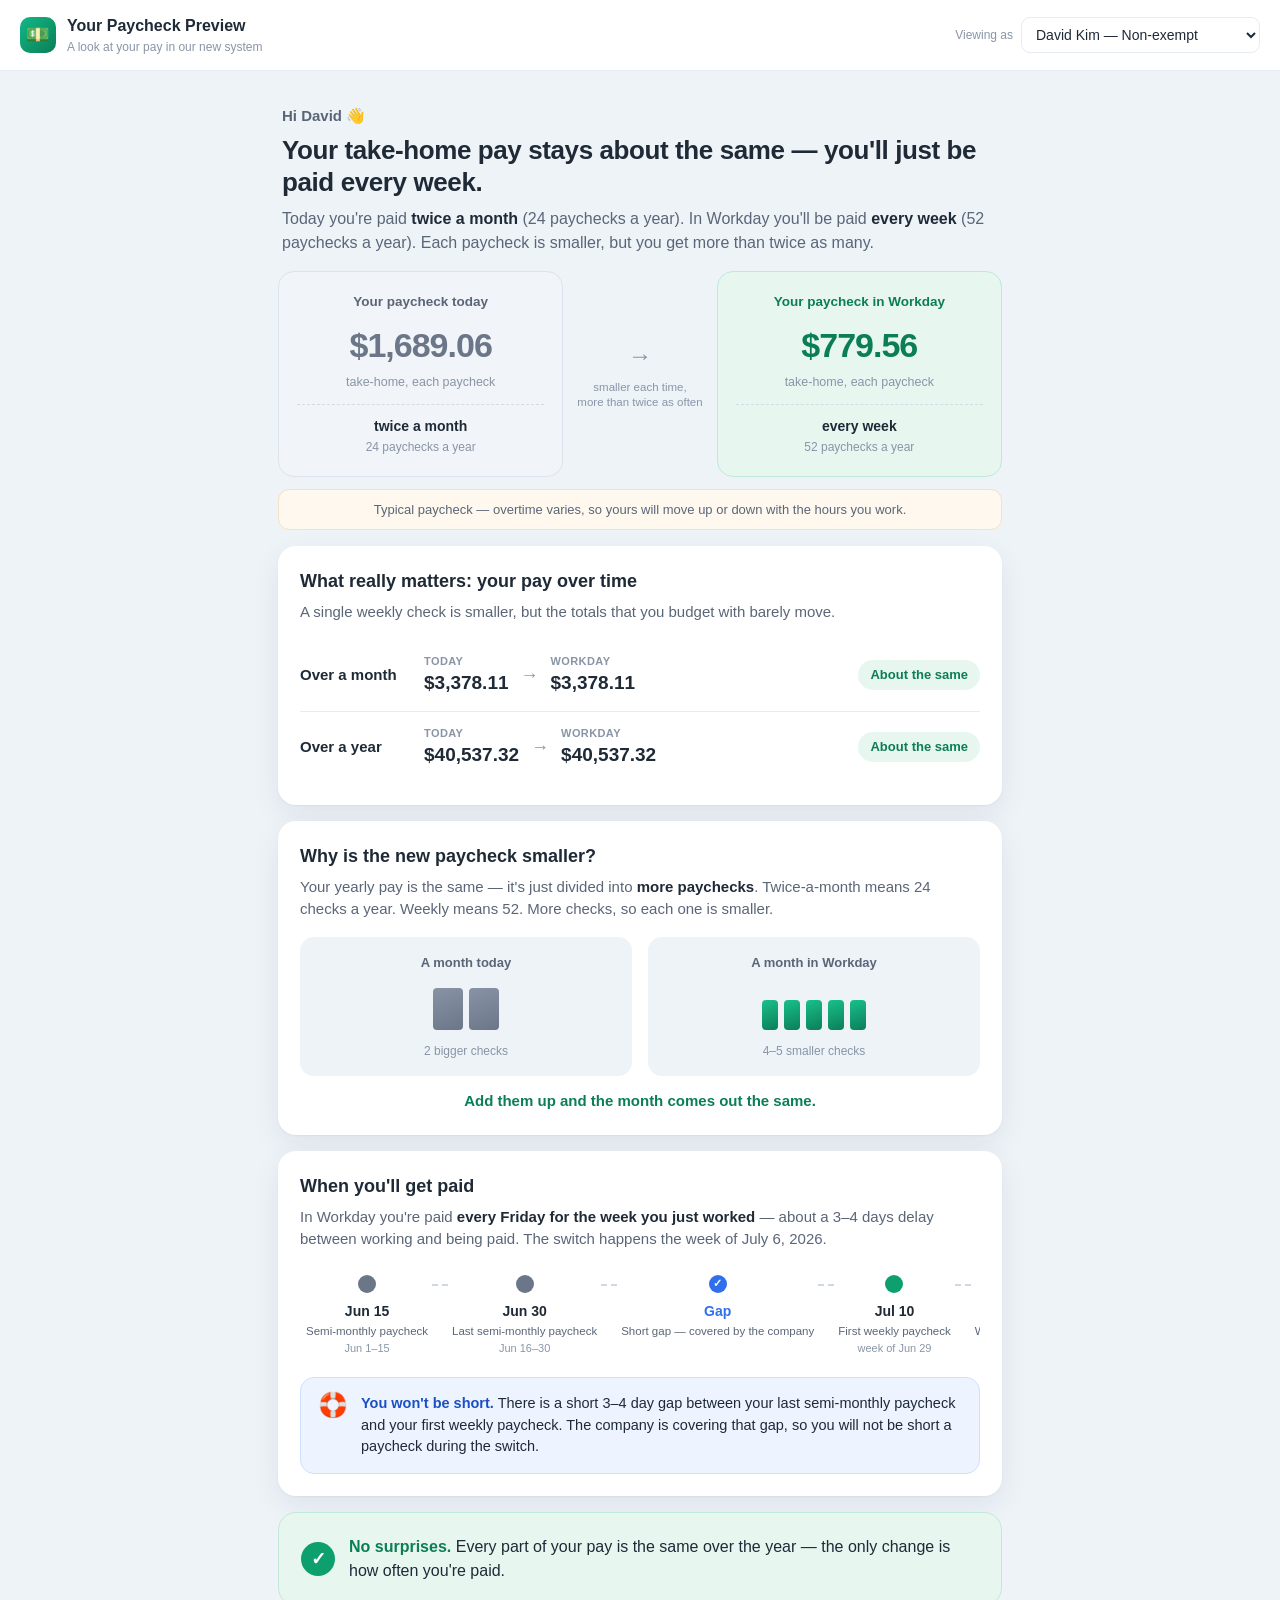
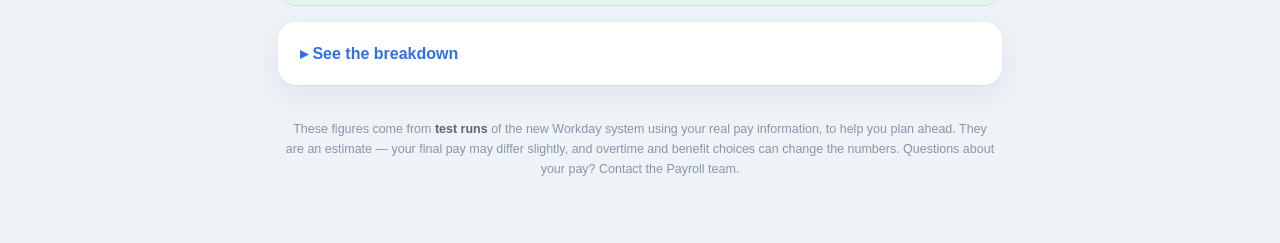
==== employee-paycheck/index.html @ 043e4bdf "initial version" ====
<!DOCTYPE html>
<html lang="en">
<head>
  <meta charset="UTF-8" />
  <meta name="viewport" content="width=device-width, initial-scale=1.0" />
  <title>Your Paycheck Preview — Workday</title>
  <link rel="stylesheet" href="styles.css" />
</head>
<body>
  <header class="topbar">
    <div class="title">
      <div class="logo">💵</div>
      <div>
        <h1>Your Paycheck Preview</h1>
        <div class="crumb">A look at your pay in our new system</div>
      </div>
    </div>
    <div class="who">
      <label for="whoSelect">Viewing as</label>
      <select id="whoSelect" aria-label="Choose employee"></select>
    </div>
  </header>

  <main class="wrap">
    <div id="app"></div>
  </main>

  <script src="data.js"></script>
  <script src="app.js"></script>
</body>
</html>
---- employee-paycheck/styles.css ----
/* ============================================================================
   styles.css — Employee Paycheck Preview
   Calm, friendly, plain. Designed to read well on a phone.
   ========================================================================== */
:root {
  --bg: #eef3f8;
  --card: #ffffff;
  --ink: #1f2a37;
  --ink-soft: #5a6678;
  --muted: #8995a7;
  --line: #e7ecf3;

  --today: #6b7689;        /* legacy / today — neutral slate */
  --today-bg: #f1f4f8;
  --future: #0e9f6e;       /* future / Workday — friendly green */
  --future-bg: #e7f7f0;
  --future-deep: #0b7e58;

  --blue: #2f6fed;
  --up: #0e9f6e;
  --down: #d9822b;         /* warm amber, not alarming red */
  --ok: #0e9f6e;

  --radius: 18px;
  --shadow: 0 1px 2px rgba(20,30,60,.04), 0 10px 30px rgba(20,30,60,.07);
  --sans: -apple-system, BlinkMacSystemFont, "Segoe UI", Roboto, Helvetica, Arial, sans-serif;
}

* { box-sizing: border-box; }
html, body { margin: 0; padding: 0; }
body {
  font-family: var(--sans);
  background: var(--bg);
  color: var(--ink);
  font-size: 16px;
  line-height: 1.5;
  -webkit-font-smoothing: antialiased;
}

/* ---- Top bar ------------------------------------------------------------ */
.topbar {
  background: #fff;
  border-bottom: 1px solid var(--line);
  padding: 14px 20px;
  display: flex; align-items: center; justify-content: space-between;
  gap: 12px; flex-wrap: wrap;
  position: sticky; top: 0; z-index: 20;
}
.topbar .title { display: flex; align-items: center; gap: 11px; }
.topbar .logo {
  width: 36px; height: 36px; border-radius: 10px; flex: none;
  background: linear-gradient(135deg, #12b886, #0b7e58);
  display: grid; place-items: center; color: #fff; font-size: 19px;
}
.topbar h1 { font-size: 16px; margin: 0; font-weight: 700; }
.topbar .crumb { font-size: 12px; color: var(--muted); }
.who { display: flex; align-items: center; gap: 8px; }
.who label { font-size: 12px; color: var(--muted); }
.who select {
  font-size: 14px; padding: 8px 10px; border-radius: 9px;
  border: 1px solid var(--line); background: #fff; color: var(--ink); font-family: inherit;
}

/* ---- Layout ------------------------------------------------------------- */
.wrap { max-width: 760px; margin: 0 auto; padding: 22px 18px 64px; }
.card {
  background: var(--card); border-radius: var(--radius); box-shadow: var(--shadow);
  padding: 22px 22px; margin: 16px 0;
}
.card-title { font-size: 18px; margin: 0 0 6px; font-weight: 700; }
.card-lead { color: var(--ink-soft); margin: 0 0 16px; font-size: 15px; }

/* ---- Intro -------------------------------------------------------------- */
.intro { padding: 12px 4px 2px; }
.intro .hi { font-size: 15px; color: var(--ink-soft); font-weight: 600; }
.intro .headline { font-size: 26px; line-height: 1.25; margin: 6px 0 8px; font-weight: 800; letter-spacing: -.4px; }
.intro .sub { color: var(--ink-soft); font-size: 16px; margin: 0; }
.intro .sub b, .card-lead b { color: var(--ink); }

/* ---- Hero: two paychecks ----------------------------------------------- */
.hero { margin: 14px 0; }
.hero-grid { display: grid; grid-template-columns: 1fr auto 1fr; gap: 12px; align-items: stretch; }
.stub {
  border-radius: 16px; padding: 20px 18px; text-align: center; position: relative;
  border: 1.5px solid var(--line); background: #fff;
}
.stub.today { background: var(--today-bg); border-color: #dde3ec; }
.stub.future { background: var(--future-bg); border-color: #bfe8d7; }
.stub-top { font-size: 13.5px; font-weight: 700; color: var(--ink-soft); text-transform: none; }
.stub.future .stub-top { color: var(--future-deep); }
.stub-amt { font-size: 34px; font-weight: 850; letter-spacing: -1px; margin: 8px 0 2px; }
.stub.today .stub-amt { color: var(--today); }
.stub.future .stub-amt { color: var(--future-deep); }
.stub-label { font-size: 12.5px; color: var(--muted); }
.stub-sched { margin-top: 12px; padding-top: 11px; border-top: 1px dashed #d4dbe6; display: flex; flex-direction: column; gap: 1px; }
.stub-sched .cadence { font-weight: 700; font-size: 14px; }
.stub-sched .peryear { font-size: 12px; color: var(--muted); }
.hero-mid { display: flex; flex-direction: column; align-items: center; justify-content: center; gap: 6px; padding: 0 2px; }
.hero-arrow { font-size: 24px; color: var(--muted); font-weight: 700; }
.hero-mid-note { font-size: 11.5px; color: var(--muted); text-align: center; line-height: 1.3; }
.stub-note { margin-top: 12px; font-size: 13px; color: var(--ink-soft); background: #fff8ee; border: 1px solid #f3e2c5;
  padding: 10px 13px; border-radius: 11px; text-align: center; }

/* ---- Reassurance -------------------------------------------------------- */
.reassure-row { display: flex; align-items: center; gap: 14px; padding: 13px 0; border-bottom: 1px solid var(--line); flex-wrap: wrap; }
.reassure-row:last-child { border-bottom: none; }
.reassure-label { font-weight: 700; font-size: 15px; width: 110px; flex: none; }
.reassure-vals { display: flex; align-items: center; gap: 12px; flex: 1; }
.rv { display: flex; flex-direction: column; font-size: 19px; font-weight: 800; }
.rv-cap { font-size: 11px; color: var(--muted); font-weight: 600; text-transform: uppercase; letter-spacing: .4px; }
.rv-arrow { color: var(--muted); font-size: 18px; }
.same-tag { font-size: 13px; font-weight: 700; padding: 5px 12px; border-radius: 999px; white-space: nowrap; }
.same-tag.ok { background: var(--future-bg); color: var(--future-deep); }
.same-tag.up { background: var(--future-bg); color: var(--future-deep); }
.same-tag.down { background: #fdf0e2; color: #b4661c; }

/* ---- Frequency explainer ----------------------------------------------- */
.chk-compare { display: grid; grid-template-columns: 1fr 1fr; gap: 16px; margin: 6px 0 4px; }
.chk-col { background: var(--bg); border-radius: 14px; padding: 16px; text-align: center; }
.chk-cap { font-size: 13px; font-weight: 700; color: var(--ink-soft); margin-bottom: 12px; }
.chk-row { display: flex; gap: 6px; justify-content: center; align-items: flex-end; min-height: 46px; flex-wrap: wrap; }
.chk { display: inline-block; border-radius: 4px; }
.chk.big { width: 30px; height: 42px; background: linear-gradient(160deg,#8893a5,#6b7689); }
.chk.sm { width: 16px; height: 30px; background: linear-gradient(160deg,#19c08a,#0b7e58); }
.chk-sub { font-size: 12px; color: var(--muted); margin-top: 12px; }
.freq-foot { text-align: center; font-weight: 700; color: var(--future-deep); margin-top: 14px; font-size: 15px; }

/* ---- Transition timeline ----------------------------------------------- */
.timeline { display: flex; align-items: stretch; overflow-x: auto; padding: 8px 2px 4px; gap: 0; }
.tl-line { flex: 1 0 16px; min-width: 16px; border-top: 2px dashed #cfd8e4; margin-top: 9px; }
.tl-cell { flex: 0 0 auto; text-align: center; min-width: 96px; padding: 0 4px; }
.tl-dot { width: 18px; height: 18px; border-radius: 50%; margin: 0 auto 8px; background: #cfd8e4; display: grid; place-items: center; font-size: 11px; color: #fff; font-weight: 800; }
.tl-cell.semi .tl-dot { background: var(--today); }
.tl-cell.weekly .tl-dot { background: var(--future); }
.tl-cell.gap .tl-dot { background: var(--blue); }
.tl-date { font-weight: 800; font-size: 14px; }
.tl-cell.gap .tl-date { color: var(--blue); }
.tl-label { font-size: 11.5px; color: var(--ink-soft); line-height: 1.3; margin-top: 2px; }
.tl-covers { font-size: 11px; color: var(--muted); margin-top: 2px; }
.covered { display: flex; gap: 13px; align-items: flex-start; margin-top: 16px; background: #eef4ff;
  border: 1px solid #cfe0ff; border-radius: 14px; padding: 15px 17px; font-size: 14.5px; }
.covered b { color: #1a4fc4; }
.covered-icon { font-size: 24px; line-height: 1; flex: none; }

/* ---- Changes / all-same ------------------------------------------------- */
.changes-list { margin: 0; padding-left: 20px; }
.changes-list li { margin: 8px 0; font-size: 15px; }
.allsame { display: flex; align-items: center; gap: 14px; background: var(--future-bg); border: 1px solid #bfe8d7; box-shadow: none; }
.allsame-check { width: 34px; height: 34px; border-radius: 50%; background: var(--future); color: #fff; display: grid; place-items: center; font-size: 18px; font-weight: 800; flex: none; }
.allsame b { color: var(--future-deep); }

/* ---- Breakdown ---------------------------------------------------------- */
.breakdown { padding: 6px 22px; }
.bd-toggle { width: 100%; text-align: left; background: none; border: none; padding: 16px 0; font-size: 16px; font-weight: 700; color: var(--blue); cursor: pointer; }
.bd-body { padding-bottom: 14px; }
.bd-basis { font-size: 13.5px; color: var(--ink-soft); background: var(--bg); padding: 11px 14px; border-radius: 11px; margin: 0 0 16px; }
.bd-group { margin-bottom: 20px; }
.bd-group-title { font-size: 13px; font-weight: 800; text-transform: uppercase; letter-spacing: .5px; color: var(--ink-soft); margin-bottom: 8px; }
.bd-table { width: 100%; border-collapse: collapse; font-size: 14px; }
.bd-table th { text-align: left; font-size: 11px; text-transform: uppercase; letter-spacing: .4px; color: var(--muted); font-weight: 700; padding: 0 10px 8px 0; border-bottom: 1px solid var(--line); }
.bd-table th.n, .bd-table td.n { text-align: right; white-space: nowrap; font-variant-numeric: tabular-nums; }
.bd-table td { padding: 11px 10px 11px 0; border-bottom: 1px solid var(--line); vertical-align: top; }
.bd-name { font-weight: 650; }
.bd-vary { font-size: 10px; font-weight: 700; color: #b4661c; background: #fdf0e2; padding: 1px 6px; border-radius: 5px; vertical-align: middle; }
.bd-plain { font-size: 12.5px; color: var(--muted); margin-top: 2px; }
.bd-note { font-size: 13px; max-width: 230px; }
.bd-note.same { color: var(--muted); }
.bd-note.changed { color: #b4661c; font-weight: 600; }
.bd-group.employer { background: #f6fbf8; border-radius: 12px; padding: 14px 16px; }
.emp-row { display: flex; justify-content: space-between; font-size: 14.5px; }
.emp-plain { font-size: 12.5px; color: var(--muted); margin-top: 2px; }
.bd-total { margin-top: 8px; border-top: 2px solid var(--ink); padding-top: 14px; }
.bd-total-row { display: flex; justify-content: space-between; font-weight: 800; font-size: 16px; }
.bd-total-vals .arr { color: var(--muted); margin: 0 4px; }
.bd-total-tag { margin-top: 8px; display: inline-block; font-size: 13.5px; font-weight: 700; padding: 6px 14px; border-radius: 999px; }
.bd-total-tag.ok, .bd-total-tag.up { background: var(--future-bg); color: var(--future-deep); }
.bd-total-tag.down { background: #fdf0e2; color: #b4661c; }

/* ---- Disclaimer --------------------------------------------------------- */
.disclaimer { font-size: 12.5px; color: var(--muted); line-height: 1.6; padding: 18px 6px 0; text-align: center; }
.disclaimer b { color: var(--ink-soft); }

/* ---- Responsive --------------------------------------------------------- */
@media (max-width: 560px) {
  .intro .headline { font-size: 22px; }
  .hero-grid { grid-template-columns: 1fr; }
  .hero-mid { flex-direction: row; padding: 4px 0; }
  .hero-mid .hero-arrow { transform: rotate(90deg); }
  .stub-amt { font-size: 30px; }
  .reassure-label { width: 100%; }
  .chk-compare { grid-template-columns: 1fr; }
  .bd-note { max-width: none; }
}
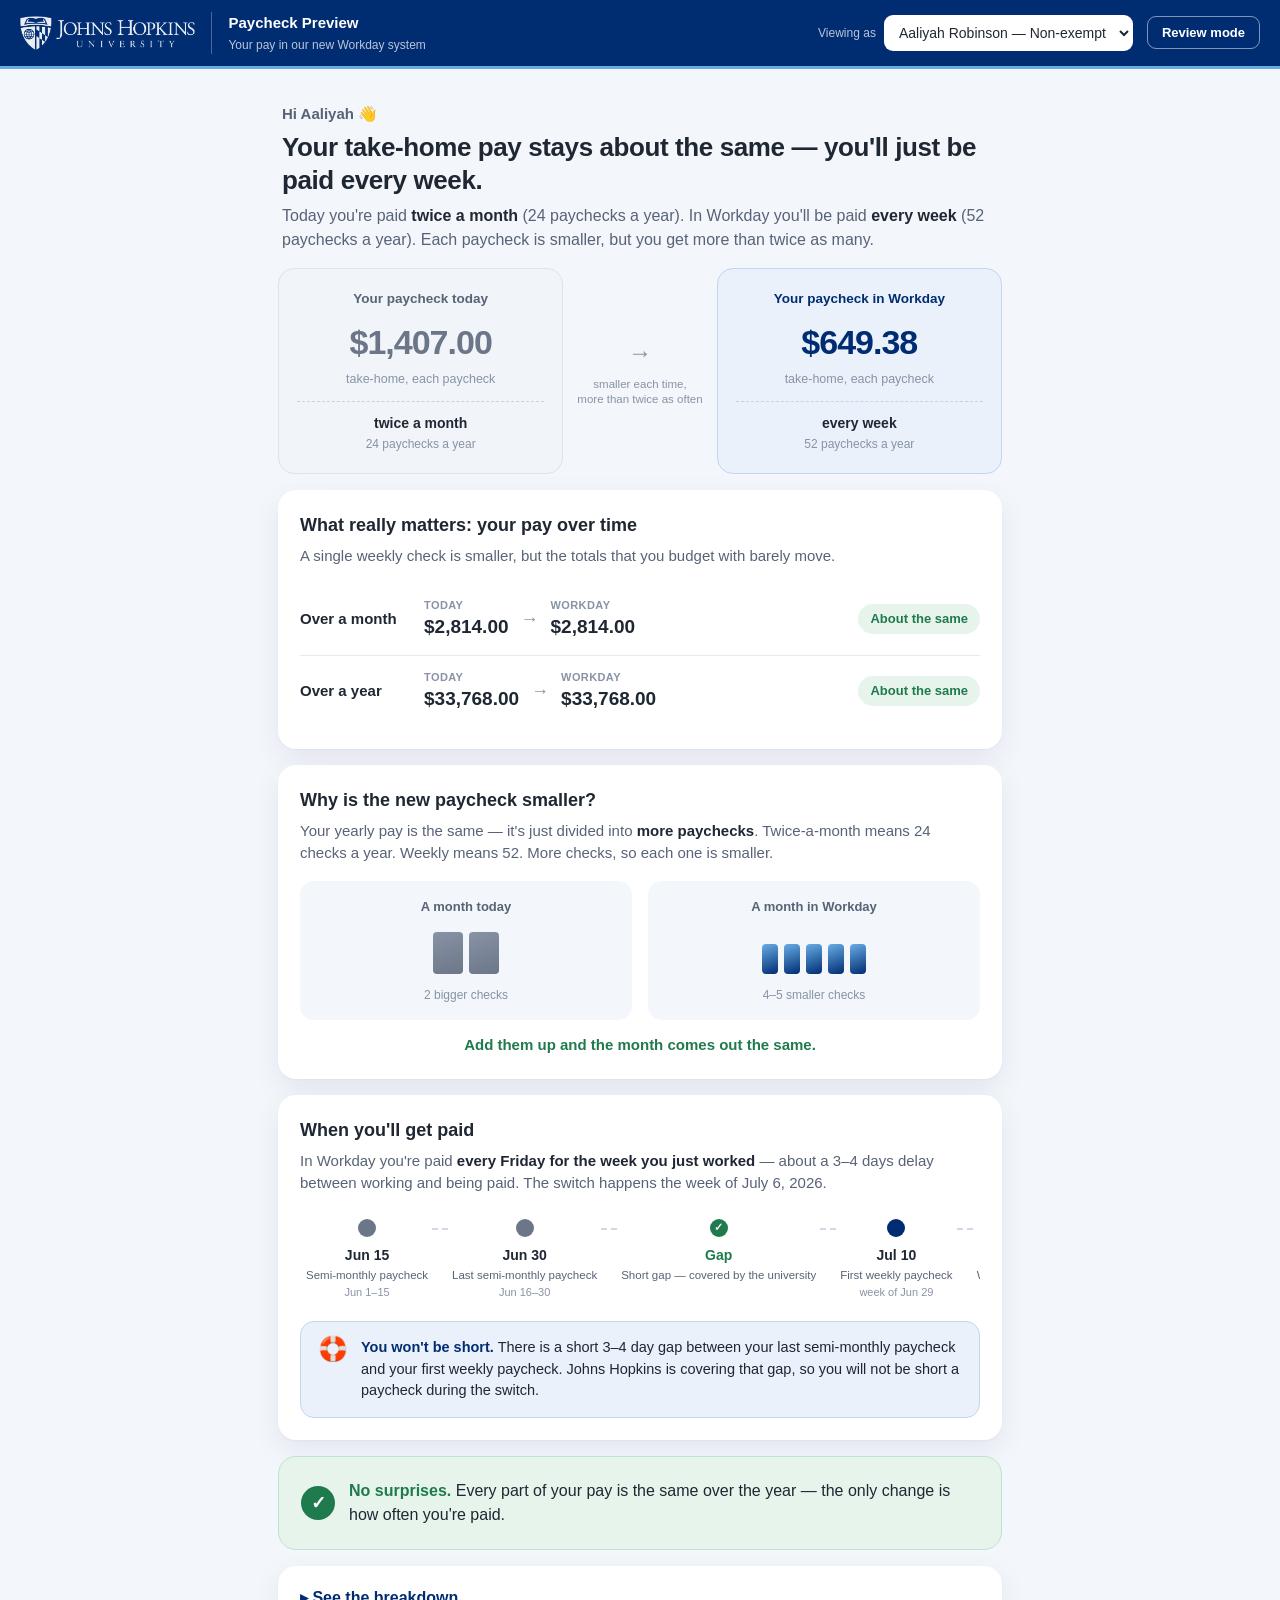
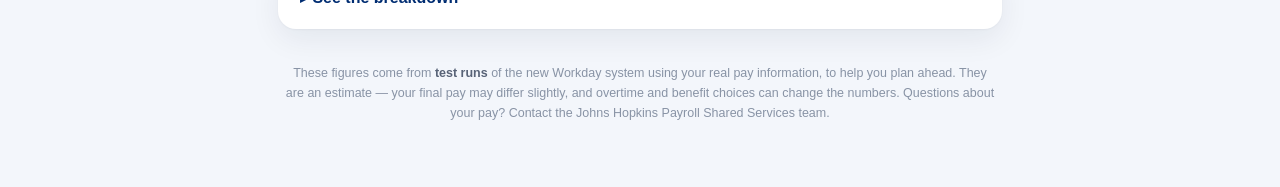
==== commit c8ed2773: "JHU branding and first batch of feature changes" ====
--- a/employee-paycheck/index.html
+++ b/employee-paycheck/index.html
@@ -3,23 +3,35 @@
 <head>
   <meta charset="UTF-8" />
   <meta name="viewport" content="width=device-width, initial-scale=1.0" />
-  <title>Your Paycheck Preview — Workday</title>
+  <title>Paycheck Preview — Johns Hopkins University</title>
   <link rel="stylesheet" href="styles.css" />
 </head>
 <body>
   <header class="topbar">
-    <div class="title">
-      <div class="logo">💵</div>
-      <div>
-        <h1>Your Paycheck Preview</h1>
-        <div class="crumb">A look at your pay in our new system</div>
+    <div class="brand">
+      <img class="jhu-logo" src="jhu-logo-white.png" alt="Johns Hopkins University" />
+      <div class="brand-div" aria-hidden="true"></div>
+      <div class="brand-app">
+        <h1>Paycheck Preview</h1>
+        <div class="crumb">Your pay in our new Workday system</div>
       </div>
     </div>
-    <div class="who">
-      <label for="whoSelect">Viewing as</label>
-      <select id="whoSelect" aria-label="Choose employee"></select>
+    <div class="topbar-right">
+      <div class="who">
+        <label for="whoSelect">Viewing as</label>
+        <select id="whoSelect" aria-label="Choose employee"></select>
+      </div>
+      <button id="reviewToggle" class="review-btn" type="button" aria-pressed="false">
+        Review mode
+      </button>
     </div>
   </header>
+
+  <div id="reviewBanner" class="review-banner" hidden>
+    <span class="rb-dot" aria-hidden="true"></span>
+    <span class="rb-text"><b>Review mode</b> — administrative view. Employees never see this. Notes are saved on this device.</span>
+    <button id="reviewExport" class="rb-export" type="button">Export review notes (CSV)</button>
+  </div>
 
   <main class="wrap">
     <div id="app"></div>
--- a/employee-paycheck/styles.css
+++ b/employee-paycheck/styles.css
@@ -1,25 +1,37 @@
 /* ============================================================================
-   styles.css — Employee Paycheck Preview
-   Calm, friendly, plain. Designed to read well on a phone.
+   styles.css — Employee Paycheck Preview (Johns Hopkins University)
+   Calm, friendly, plain — designed to read well on a phone.
+   Branded with the JHU palette: Heritage Blue + Spirit Blue.
    ========================================================================== */
 :root {
-  --bg: #eef3f8;
+  /* ---- JHU brand --------------------------------------------------------- */
+  --heritage: #002d72;       /* JHU Heritage Blue — primary */
+  --heritage-deep: #001a45;
+  --spirit: #68ace5;         /* JHU Spirit Blue — secondary accent */
+  --spirit-bg: #eaf1fb;      /* light spirit-blue tint */
+
+  --bg: #f3f6fb;
   --card: #ffffff;
-  --ink: #1f2a37;
-  --ink-soft: #5a6678;
-  --muted: #8995a7;
-  --line: #e7ecf3;
-
-  --today: #6b7689;        /* legacy / today — neutral slate */
+  --ink: #1f2733;
+  --ink-soft: #586377;
+  --muted: #8893a5;
+  --line: #e4e9f2;
+
+  --today: #6b7689;          /* legacy / today — neutral slate */
   --today-bg: #f1f4f8;
-  --future: #0e9f6e;       /* future / Workday — friendly green */
-  --future-bg: #e7f7f0;
-  --future-deep: #0b7e58;
-
-  --blue: #2f6fed;
-  --up: #0e9f6e;
-  --down: #d9822b;         /* warm amber, not alarming red */
-  --ok: #0e9f6e;
+  --future: #002d72;         /* future / Workday — JHU Heritage Blue */
+  --future-bg: #eaf1fb;
+  --future-deep: #002d72;
+
+  --blue: #002d72;           /* links / accents */
+  --good: #1f7a4d;           /* reassuring green */
+  --good-bg: #e7f4ec;
+  --warn: #c4631a;           /* warm amber — "a little less", not alarming red */
+  --warn-bg: #fbeede;
+
+  --up: var(--good);
+  --down: var(--warn);
+  --ok: var(--good);
 
   --radius: 18px;
   --shadow: 0 1px 2px rgba(20,30,60,.04), 0 10px 30px rgba(20,30,60,.07);
@@ -37,29 +49,54 @@
   -webkit-font-smoothing: antialiased;
 }
 
-/* ---- Top bar ------------------------------------------------------------ */
+/* ---- Top bar (JHU Heritage Blue) --------------------------------------- */
 .topbar {
-  background: #fff;
-  border-bottom: 1px solid var(--line);
-  padding: 14px 20px;
+  background: var(--heritage);
+  color: #fff;
+  border-bottom: 3px solid var(--spirit);
+  padding: 12px 20px;
   display: flex; align-items: center; justify-content: space-between;
   gap: 12px; flex-wrap: wrap;
   position: sticky; top: 0; z-index: 20;
 }
-.topbar .title { display: flex; align-items: center; gap: 11px; }
-.topbar .logo {
-  width: 36px; height: 36px; border-radius: 10px; flex: none;
-  background: linear-gradient(135deg, #12b886, #0b7e58);
-  display: grid; place-items: center; color: #fff; font-size: 19px;
-}
-.topbar h1 { font-size: 16px; margin: 0; font-weight: 700; }
-.topbar .crumb { font-size: 12px; color: var(--muted); }
+.brand { display: flex; align-items: center; gap: 16px; }
+.jhu-logo { height: 34px; width: auto; display: block; }
+.brand-div { width: 1px; align-self: stretch; min-height: 34px; background: rgba(255,255,255,.28); }
+.brand-app h1 { font-size: 15px; margin: 0; font-weight: 700; color: #fff; }
+.brand-app .crumb { font-size: 12px; color: rgba(255,255,255,.72); margin-top: 1px; }
+
+.topbar-right { display: flex; align-items: center; gap: 14px; flex-wrap: wrap; }
 .who { display: flex; align-items: center; gap: 8px; }
-.who label { font-size: 12px; color: var(--muted); }
+.who label { font-size: 12px; color: rgba(255,255,255,.72); }
 .who select {
   font-size: 14px; padding: 8px 10px; border-radius: 9px;
-  border: 1px solid var(--line); background: #fff; color: var(--ink); font-family: inherit;
-}
+  border: 1px solid rgba(255,255,255,.3); background: #fff; color: var(--ink); font-family: inherit;
+}
+.review-btn {
+  font-family: inherit; font-size: 13px; font-weight: 700; cursor: pointer;
+  padding: 8px 14px; border-radius: 9px;
+  background: transparent; color: #fff; border: 1.5px solid rgba(255,255,255,.5);
+  transition: background .12s, border-color .12s;
+}
+.review-btn:hover { background: rgba(255,255,255,.12); }
+.review-btn.on { background: var(--spirit); color: var(--heritage-deep); border-color: var(--spirit); }
+
+/* ---- Review banner ------------------------------------------------------ */
+.review-banner {
+  display: flex; align-items: center; gap: 10px; flex-wrap: wrap;
+  background: #fdf3e0; border-bottom: 1px solid #f0d9ad; color: #6b4e1e;
+  padding: 9px 20px; font-size: 13px;
+}
+.review-banner[hidden] { display: none; }
+.rb-dot { width: 9px; height: 9px; border-radius: 50%; background: var(--warn); flex: none; }
+.rb-text { flex: 1; min-width: 220px; }
+.rb-text b { color: #5a3f12; }
+.rb-export {
+  font-family: inherit; font-size: 12.5px; font-weight: 700; cursor: pointer;
+  padding: 6px 12px; border-radius: 8px;
+  background: var(--heritage); color: #fff; border: none;
+}
+.rb-export:hover { background: var(--heritage-deep); }
 
 /* ---- Layout ------------------------------------------------------------- */
 .wrap { max-width: 760px; margin: 0 auto; padding: 22px 18px 64px; }
@@ -85,14 +122,14 @@
   border: 1.5px solid var(--line); background: #fff;
 }
 .stub.today { background: var(--today-bg); border-color: #dde3ec; }
-.stub.future { background: var(--future-bg); border-color: #bfe8d7; }
+.stub.future { background: var(--future-bg); border-color: #c2d6ef; }
 .stub-top { font-size: 13.5px; font-weight: 700; color: var(--ink-soft); text-transform: none; }
 .stub.future .stub-top { color: var(--future-deep); }
 .stub-amt { font-size: 34px; font-weight: 850; letter-spacing: -1px; margin: 8px 0 2px; }
 .stub.today .stub-amt { color: var(--today); }
 .stub.future .stub-amt { color: var(--future-deep); }
 .stub-label { font-size: 12.5px; color: var(--muted); }
-.stub-sched { margin-top: 12px; padding-top: 11px; border-top: 1px dashed #d4dbe6; display: flex; flex-direction: column; gap: 1px; }
+.stub-sched { margin-top: 12px; padding-top: 11px; border-top: 1px dashed #c7d3e3; display: flex; flex-direction: column; gap: 1px; }
 .stub-sched .cadence { font-weight: 700; font-size: 14px; }
 .stub-sched .peryear { font-size: 12px; color: var(--muted); }
 .hero-mid { display: flex; flex-direction: column; align-items: center; justify-content: center; gap: 6px; padding: 0 2px; }
@@ -110,9 +147,9 @@
 .rv-cap { font-size: 11px; color: var(--muted); font-weight: 600; text-transform: uppercase; letter-spacing: .4px; }
 .rv-arrow { color: var(--muted); font-size: 18px; }
 .same-tag { font-size: 13px; font-weight: 700; padding: 5px 12px; border-radius: 999px; white-space: nowrap; }
-.same-tag.ok { background: var(--future-bg); color: var(--future-deep); }
-.same-tag.up { background: var(--future-bg); color: var(--future-deep); }
-.same-tag.down { background: #fdf0e2; color: #b4661c; }
+.same-tag.ok { background: var(--good-bg); color: var(--good); }
+.same-tag.up { background: var(--good-bg); color: var(--good); }
+.same-tag.down { background: var(--warn-bg); color: var(--warn); }
 
 /* ---- Frequency explainer ----------------------------------------------- */
 .chk-compare { display: grid; grid-template-columns: 1fr 1fr; gap: 16px; margin: 6px 0 4px; }
@@ -121,9 +158,9 @@
 .chk-row { display: flex; gap: 6px; justify-content: center; align-items: flex-end; min-height: 46px; flex-wrap: wrap; }
 .chk { display: inline-block; border-radius: 4px; }
 .chk.big { width: 30px; height: 42px; background: linear-gradient(160deg,#8893a5,#6b7689); }
-.chk.sm { width: 16px; height: 30px; background: linear-gradient(160deg,#19c08a,#0b7e58); }
+.chk.sm { width: 16px; height: 30px; background: linear-gradient(160deg,var(--spirit),var(--heritage)); }
 .chk-sub { font-size: 12px; color: var(--muted); margin-top: 12px; }
-.freq-foot { text-align: center; font-weight: 700; color: var(--future-deep); margin-top: 14px; font-size: 15px; }
+.freq-foot { text-align: center; font-weight: 700; color: var(--good); margin-top: 14px; font-size: 15px; }
 
 /* ---- Transition timeline ----------------------------------------------- */
 .timeline { display: flex; align-items: stretch; overflow-x: auto; padding: 8px 2px 4px; gap: 0; }
@@ -132,22 +169,22 @@
 .tl-dot { width: 18px; height: 18px; border-radius: 50%; margin: 0 auto 8px; background: #cfd8e4; display: grid; place-items: center; font-size: 11px; color: #fff; font-weight: 800; }
 .tl-cell.semi .tl-dot { background: var(--today); }
 .tl-cell.weekly .tl-dot { background: var(--future); }
-.tl-cell.gap .tl-dot { background: var(--blue); }
+.tl-cell.gap .tl-dot { background: var(--good); }
 .tl-date { font-weight: 800; font-size: 14px; }
-.tl-cell.gap .tl-date { color: var(--blue); }
+.tl-cell.gap .tl-date { color: var(--good); }
 .tl-label { font-size: 11.5px; color: var(--ink-soft); line-height: 1.3; margin-top: 2px; }
 .tl-covers { font-size: 11px; color: var(--muted); margin-top: 2px; }
-.covered { display: flex; gap: 13px; align-items: flex-start; margin-top: 16px; background: #eef4ff;
-  border: 1px solid #cfe0ff; border-radius: 14px; padding: 15px 17px; font-size: 14.5px; }
-.covered b { color: #1a4fc4; }
+.covered { display: flex; gap: 13px; align-items: flex-start; margin-top: 16px; background: var(--spirit-bg);
+  border: 1px solid #c2d6ef; border-radius: 14px; padding: 15px 17px; font-size: 14.5px; }
+.covered b { color: var(--heritage); }
 .covered-icon { font-size: 24px; line-height: 1; flex: none; }
 
 /* ---- Changes / all-same ------------------------------------------------- */
 .changes-list { margin: 0; padding-left: 20px; }
 .changes-list li { margin: 8px 0; font-size: 15px; }
-.allsame { display: flex; align-items: center; gap: 14px; background: var(--future-bg); border: 1px solid #bfe8d7; box-shadow: none; }
-.allsame-check { width: 34px; height: 34px; border-radius: 50%; background: var(--future); color: #fff; display: grid; place-items: center; font-size: 18px; font-weight: 800; flex: none; }
-.allsame b { color: var(--future-deep); }
+.allsame { display: flex; align-items: center; gap: 14px; background: var(--good-bg); border: 1px solid #bfe2cd; box-shadow: none; }
+.allsame-check { width: 34px; height: 34px; border-radius: 50%; background: var(--good); color: #fff; display: grid; place-items: center; font-size: 18px; font-weight: 800; flex: none; }
+.allsame b { color: var(--good); }
 
 /* ---- Breakdown ---------------------------------------------------------- */
 .breakdown { padding: 6px 22px; }
@@ -159,22 +196,121 @@
 .bd-table { width: 100%; border-collapse: collapse; font-size: 14px; }
 .bd-table th { text-align: left; font-size: 11px; text-transform: uppercase; letter-spacing: .4px; color: var(--muted); font-weight: 700; padding: 0 10px 8px 0; border-bottom: 1px solid var(--line); }
 .bd-table th.n, .bd-table td.n { text-align: right; white-space: nowrap; font-variant-numeric: tabular-nums; }
+.bd-table th.c, .bd-table td.c { text-align: center; }
 .bd-table td { padding: 11px 10px 11px 0; border-bottom: 1px solid var(--line); vertical-align: top; }
 .bd-name { font-weight: 650; }
-.bd-vary { font-size: 10px; font-weight: 700; color: #b4661c; background: #fdf0e2; padding: 1px 6px; border-radius: 5px; vertical-align: middle; }
+.bd-vary { font-size: 10px; font-weight: 700; color: var(--warn); background: var(--warn-bg); padding: 1px 6px; border-radius: 5px; vertical-align: middle; }
 .bd-plain { font-size: 12.5px; color: var(--muted); margin-top: 2px; }
 .bd-note { font-size: 13px; max-width: 230px; }
 .bd-note.same { color: var(--muted); }
-.bd-note.changed { color: #b4661c; font-weight: 600; }
-.bd-group.employer { background: #f6fbf8; border-radius: 12px; padding: 14px 16px; }
+.bd-note.changed { color: var(--warn); font-weight: 600; }
+.bd-group.employer { background: var(--spirit-bg); border-radius: 12px; padding: 14px 16px; }
 .emp-row { display: flex; justify-content: space-between; font-size: 14.5px; }
 .emp-plain { font-size: 12.5px; color: var(--muted); margin-top: 2px; }
 .bd-total { margin-top: 8px; border-top: 2px solid var(--ink); padding-top: 14px; }
 .bd-total-row { display: flex; justify-content: space-between; font-weight: 800; font-size: 16px; }
 .bd-total-vals .arr { color: var(--muted); margin: 0 4px; }
 .bd-total-tag { margin-top: 8px; display: inline-block; font-size: 13.5px; font-weight: 700; padding: 6px 14px; border-radius: 999px; }
-.bd-total-tag.ok, .bd-total-tag.up { background: var(--future-bg); color: var(--future-deep); }
-.bd-total-tag.down { background: #fdf0e2; color: #b4661c; }
+.bd-total-tag.ok, .bd-total-tag.up { background: var(--good-bg); color: var(--good); }
+.bd-total-tag.down { background: var(--warn-bg); color: var(--warn); }
+
+/* ============================================================================
+   REVIEW MODE (administrative) — not visible to employees
+   ========================================================================== */
+.review-on .wrap { padding-top: 16px; }
+
+/* ---- Review roster (all employees + progress) -------------------------- */
+.review-roster { border-left: 4px solid var(--heritage); }
+.rr-head { display: flex; align-items: baseline; justify-content: space-between; gap: 12px; flex-wrap: wrap; margin-bottom: 12px; }
+.rr-title { font-size: 13px; font-weight: 800; text-transform: uppercase; letter-spacing: .5px; color: var(--heritage); }
+.rr-stats { display: flex; gap: 14px; flex-wrap: wrap; font-size: 12.5px; color: var(--ink-soft); }
+.rr-stat b { color: var(--ink); }
+.roster-chips { display: flex; gap: 8px; flex-wrap: wrap; }
+.roster-chip {
+  display: inline-flex; align-items: center; gap: 7px; cursor: pointer;
+  font-family: inherit; font-size: 13px; font-weight: 600; color: var(--ink);
+  background: #fff; border: 1.5px solid var(--line); border-radius: 999px; padding: 6px 12px;
+}
+.roster-chip:hover { border-color: var(--spirit); }
+.roster-chip.active { border-color: var(--heritage); background: var(--spirit-bg); color: var(--heritage); }
+.rc-dot { width: 9px; height: 9px; border-radius: 50%; background: var(--muted); flex: none; }
+.roster-chip.reviewed .rc-dot { background: var(--good); }
+.roster-chip.followup .rc-dot { background: var(--warn); }
+.rc-badge { font-size: 10.5px; font-weight: 800; color: #fff; background: var(--warn); border-radius: 999px; padding: 0 6px; min-width: 16px; text-align: center; }
+
+/* ---- Review card (per employee) ---------------------------------------- */
+.review-card { border-left: 4px solid var(--heritage); }
+.rc-head { display: flex; align-items: flex-start; justify-content: space-between; gap: 12px; flex-wrap: wrap; }
+.rc-name-line { font-size: 18px; font-weight: 800; }
+.rc-id { font-size: 12px; font-weight: 700; color: var(--muted); background: var(--bg); padding: 2px 7px; border-radius: 6px; vertical-align: middle; margin-left: 4px; }
+.rc-meta { font-size: 13px; color: var(--ink-soft); margin-top: 3px; }
+.rc-net { font-size: 13px; color: var(--ink-soft); background: var(--bg); border-radius: 10px; padding: 7px 12px; white-space: nowrap; }
+.rc-net b { font-variant-numeric: tabular-nums; }
+.rc-net.up b { color: var(--good); }
+.rc-net.down b { color: var(--warn); }
+.rc-net.zero b { color: var(--ink-soft); }
+
+.rc-status { display: flex; align-items: center; gap: 12px; flex-wrap: wrap; margin: 16px 0 4px; }
+.rc-status-lab { font-size: 12px; font-weight: 700; text-transform: uppercase; letter-spacing: .4px; color: var(--muted); }
+.rv-pills { display: inline-flex; gap: 6px; flex-wrap: wrap; }
+.rv-pill {
+  font-family: inherit; font-size: 13px; font-weight: 700; cursor: pointer;
+  padding: 6px 13px; border-radius: 999px; border: 1.5px solid var(--line); background: #fff; color: var(--ink-soft);
+}
+.rv-pill:hover { border-color: var(--spirit); }
+.rv-pill.unreviewed.active { background: #eef1f6; border-color: #c8d1de; color: var(--ink); }
+.rv-pill.reviewed.active { background: var(--good-bg); border-color: #bfe2cd; color: var(--good); }
+.rv-pill.followup.active { background: var(--warn-bg); border-color: #f0cdb0; color: var(--warn); }
+
+.rc-section-lab { font-size: 12px; font-weight: 700; text-transform: uppercase; letter-spacing: .4px; color: var(--muted); margin: 18px 0 8px; }
+.rd-none { font-size: 14px; color: var(--ink-soft); background: var(--good-bg); border-radius: 11px; padding: 12px 14px; }
+.rd-list { display: flex; flex-direction: column; gap: 6px; }
+.rd-item {
+  display: grid; grid-template-columns: auto 1fr auto; align-items: center; gap: 10px;
+  padding: 10px 12px; border: 1px solid var(--line); border-radius: 11px; cursor: pointer;
+}
+.rd-item:hover { border-color: var(--spirit); }
+.rd-item.on { background: var(--warn-bg); border-color: #f0cdb0; }
+.rd-item input { width: 17px; height: 17px; accent-color: var(--heritage); cursor: pointer; }
+.rd-main { display: flex; align-items: baseline; gap: 8px; flex-wrap: wrap; }
+.rd-label { font-weight: 700; font-size: 14px; }
+.rd-delta { font-size: 13px; font-weight: 700; font-variant-numeric: tabular-nums; }
+.rd-delta.up { color: var(--good); }
+.rd-delta.down { color: var(--warn); }
+.rd-delta.zero { color: var(--muted); }
+.rd-gap { font-size: 12px; font-weight: 700; color: var(--heritage); background: var(--spirit-bg); padding: 1px 8px; border-radius: 6px; }
+.rd-per { font-size: 12px; color: var(--muted); white-space: nowrap; font-variant-numeric: tabular-nums; }
+
+.rc-flagged { font-size: 13.5px; margin: 14px 0 4px; }
+.rc-flagged.none { color: var(--muted); }
+.rc-flagged b { color: var(--warn); }
+
+.rc-notes-lab { display: block; font-size: 12px; font-weight: 700; text-transform: uppercase; letter-spacing: .4px; color: var(--muted); margin: 16px 0 6px; }
+.rc-notes {
+  width: 100%; font-family: inherit; font-size: 14px; color: var(--ink);
+  border: 1.5px solid var(--line); border-radius: 11px; padding: 10px 12px; resize: vertical; background: #fff;
+}
+.rc-notes:focus { outline: none; border-color: var(--spirit); }
+.rc-saved { font-size: 12px; color: var(--muted); margin-top: 6px; }
+.rc-saved.flash { color: var(--good); }
+
+/* ---- Review breakdown (explicit detail) -------------------------------- */
+.bd-review-tag { font-size: 11px; font-weight: 700; text-transform: uppercase; letter-spacing: .4px; color: var(--heritage); background: var(--spirit-bg); padding: 2px 8px; border-radius: 6px; vertical-align: middle; margin-left: 6px; }
+.review-bd .bd-group { overflow-x: auto; }
+.bd-table-review { min-width: 560px; }
+.bd-table-review td { vertical-align: middle; }
+.bd-code { font-size: 11px; font-weight: 700; color: var(--muted); font-variant-numeric: tabular-nums; }
+.bd-delta { font-variant-numeric: tabular-nums; font-weight: 700; }
+.bd-delta.up { color: var(--good); }
+.bd-delta.down { color: var(--warn); }
+.bd-delta.zero { color: var(--muted); }
+.bd-table-review tr.flagged td { background: var(--warn-bg); }
+.bd-table-review tr.gap-row td { background: var(--spirit-bg); }
+.bd-gap-tag { font-size: 10px; font-weight: 700; color: var(--heritage); background: #fff; border: 1px solid var(--spirit); padding: 0 6px; border-radius: 5px; vertical-align: middle; }
+.bd-table-review input { width: 17px; height: 17px; accent-color: var(--heritage); cursor: pointer; }
+.bd-total.review { border-top: 2px solid var(--ink); padding-top: 10px; overflow-x: auto; }
+.bd-total-table { min-width: 560px; }
+.bd-total-table td { border-bottom: none; padding-top: 8px; padding-bottom: 8px; }
 
 /* ---- Disclaimer --------------------------------------------------------- */
 .disclaimer { font-size: 12.5px; color: var(--muted); line-height: 1.6; padding: 18px 6px 0; text-align: center; }
@@ -190,4 +326,10 @@
   .reassure-label { width: 100%; }
   .chk-compare { grid-template-columns: 1fr; }
   .bd-note { max-width: none; }
-}
+  .topbar { padding: 10px 14px; }
+  .jhu-logo { height: 28px; }
+  .brand { gap: 11px; }
+  .topbar-right { width: 100%; justify-content: space-between; }
+  .rd-item { grid-template-columns: auto 1fr; }
+  .rd-per { grid-column: 2; }
+}
